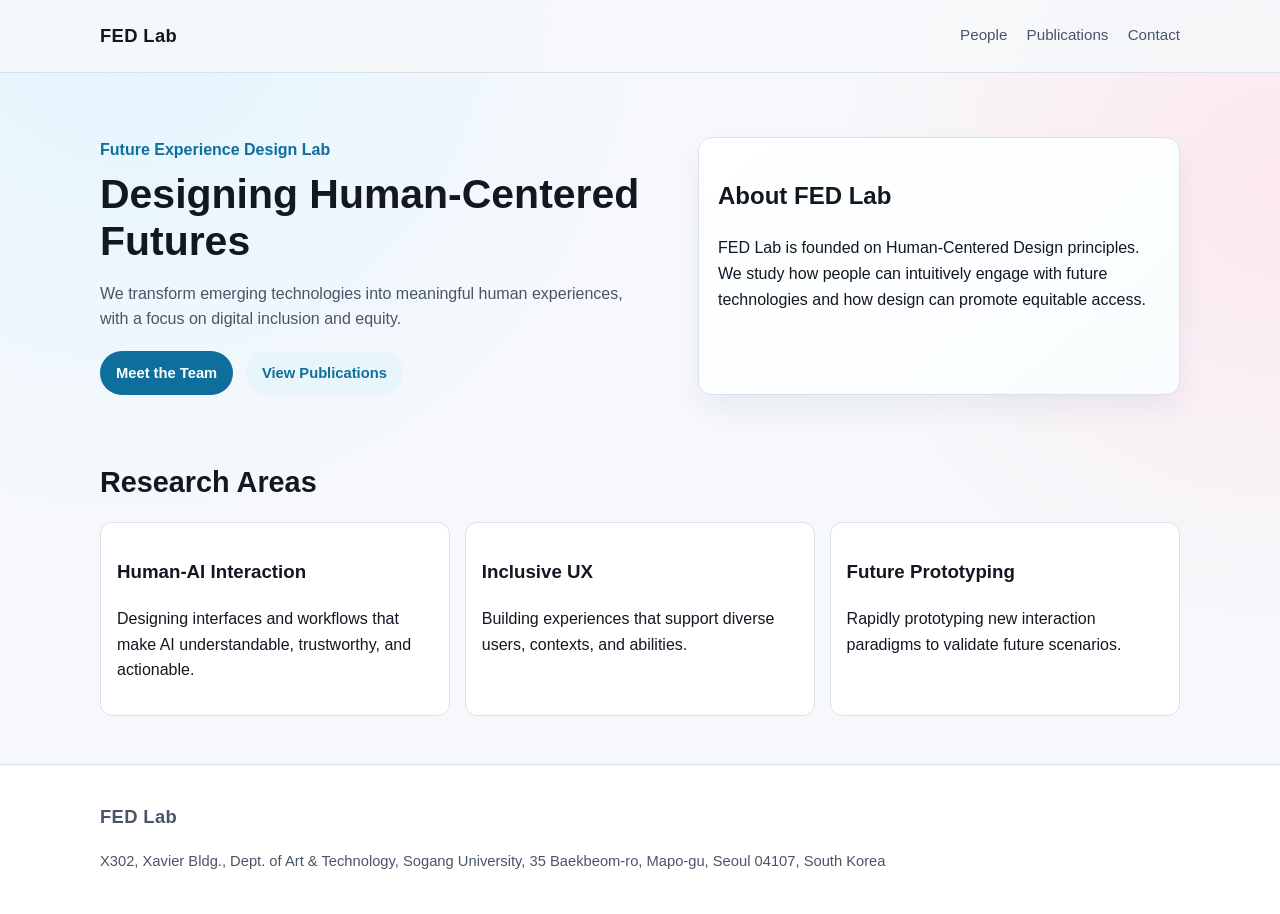
==== index.html @ fdc89ba4 "Initial FED Lab homepage template" ====
<!DOCTYPE html>
<html lang="en">
  <head>
    <meta charset="UTF-8" />
    <meta name="viewport" content="width=device-width, initial-scale=1.0" />
    <title>FED Lab | Home</title>
    <meta
      name="description"
      content="Future Experience Design Lab homepage."
    />
    <link rel="stylesheet" href="./styles.css" />
  </head>
  <body>
    <header class="site-header">
      <div class="container nav-wrap">
        <a class="brand" href="./index.html">FED Lab</a>
        <nav class="nav">
          <a href="./people.html">People</a>
          <a href="./publications.html">Publications</a>
          <a href="./contact.html">Contact</a>
        </nav>
      </div>
    </header>

    <main>
      <section class="hero">
        <div class="container hero-grid">
          <div>
            <p class="eyebrow">Future Experience Design Lab</p>
            <h1>Designing Human-Centered Futures</h1>
            <p class="lead">
              We transform emerging technologies into meaningful human
              experiences, with a focus on digital inclusion and equity.
            </p>
            <div class="hero-actions">
              <a class="btn btn-primary" href="./people.html">Meet the Team</a>
              <a class="btn btn-outline" href="./publications.html"
                >View Publications</a
              >
            </div>
          </div>
          <aside class="hero-card">
            <h2>About FED Lab</h2>
            <p>
              FED Lab is founded on Human-Centered Design principles. We study
              how people can intuitively engage with future technologies and how
              design can promote equitable access.
            </p>
          </aside>
        </div>
      </section>

      <section class="section">
        <div class="container">
          <h2 class="section-title">Research Areas</h2>
          <div class="cards">
            <article class="card">
              <h3>Human-AI Interaction</h3>
              <p>
                Designing interfaces and workflows that make AI understandable,
                trustworthy, and actionable.
              </p>
            </article>
            <article class="card">
              <h3>Inclusive UX</h3>
              <p>
                Building experiences that support diverse users, contexts, and
                abilities.
              </p>
            </article>
            <article class="card">
              <h3>Future Prototyping</h3>
              <p>
                Rapidly prototyping new interaction paradigms to validate future
                scenarios.
              </p>
            </article>
          </div>
        </div>
      </section>
    </main>

    <footer class="site-footer">
      <div class="container footer-grid">
        <p class="brand">FED Lab</p>
        <p>
          X302, Xavier Bldg., Dept. of Art &amp; Technology, Sogang University,
          35 Baekbeom-ro, Mapo-gu, Seoul 04107, South Korea
        </p>
      </div>
    </footer>
  </body>
</html>
---- styles.css ----
:root {
  --bg: #f6f8fb;
  --paper: #ffffff;
  --ink: #131722;
  --muted: #4a5468;
  --line: #dbe1ea;
  --accent: #0f6f9c;
  --accent-soft: #e8f6fc;
}

* {
  box-sizing: border-box;
}

body {
  margin: 0;
  font-family: "Pretendard", "Noto Sans KR", "Apple SD Gothic Neo", sans-serif;
  color: var(--ink);
  background:
    radial-gradient(circle at 10% 0%, #e3f5ff 0%, transparent 35%),
    radial-gradient(circle at 100% 20%, #fce8ef 0%, transparent 30%),
    var(--bg);
  line-height: 1.6;
}

a {
  color: inherit;
  text-decoration: none;
}

.container {
  width: min(1080px, 92vw);
  margin: 0 auto;
}

.site-header {
  position: sticky;
  top: 0;
  z-index: 10;
  backdrop-filter: blur(8px);
  background-color: rgba(246, 248, 251, 0.85);
  border-bottom: 1px solid var(--line);
}

.nav-wrap {
  display: flex;
  align-items: center;
  justify-content: space-between;
  min-height: 72px;
}

.brand {
  font-size: 1.15rem;
  font-weight: 700;
  letter-spacing: 0.02em;
}

.nav {
  display: flex;
  gap: 1.2rem;
  font-size: 0.95rem;
}

.nav a {
  color: var(--muted);
  padding-bottom: 2px;
}

.nav a.active,
.nav a:hover {
  color: var(--ink);
  border-bottom: 2px solid var(--accent);
}

.hero {
  padding: 4rem 0 2rem;
}

.hero-grid {
  display: grid;
  grid-template-columns: 1.2fr 1fr;
  gap: 1.2rem;
}

.eyebrow {
  color: var(--accent);
  font-weight: 700;
  margin: 0;
}

h1 {
  font-size: clamp(2rem, 3.2vw, 3.2rem);
  line-height: 1.15;
  margin: 0.5rem 0 1rem;
}

.lead {
  color: var(--muted);
  max-width: 60ch;
}

.hero-card {
  background: linear-gradient(140deg, var(--paper) 0%, #f9fdff 100%);
  border: 1px solid var(--line);
  border-radius: 14px;
  padding: 1.2rem 1.2rem;
  box-shadow: 0 14px 28px rgba(25, 41, 65, 0.06);
}

.hero-actions {
  display: flex;
  gap: 0.8rem;
  margin-top: 1.2rem;
}

.btn {
  display: inline-block;
  border-radius: 999px;
  padding: 0.65rem 1rem;
  font-weight: 600;
  font-size: 0.92rem;
}

.btn-primary {
  background: var(--accent);
  color: #fff;
}

.btn-outline {
  background: var(--accent-soft);
  color: var(--accent);
}

.section {
  padding: 2rem 0 3rem;
}

.section-title {
  font-size: 1.8rem;
  margin: 0 0 1rem;
}

.cards {
  display: grid;
  grid-template-columns: repeat(3, minmax(0, 1fr));
  gap: 0.9rem;
}

.card {
  background: var(--paper);
  border: 1px solid var(--line);
  border-radius: 12px;
  padding: 1rem;
}

.list-card {
  background: var(--paper);
  border: 1px solid var(--line);
  border-radius: 12px;
  padding: 1rem 1.2rem;
}

.pub-list {
  padding-left: 1rem;
}

.pub-list li {
  margin-bottom: 0.6rem;
}

.site-footer {
  border-top: 1px solid var(--line);
  background: #fff;
}

.footer-grid {
  padding: 1.2rem 0 1.6rem;
  color: var(--muted);
  font-size: 0.92rem;
}

@media (max-width: 860px) {
  .hero-grid {
    grid-template-columns: 1fr;
  }

  .cards {
    grid-template-columns: 1fr;
  }

  .nav {
    font-size: 0.9rem;
    gap: 0.8rem;
  }
}
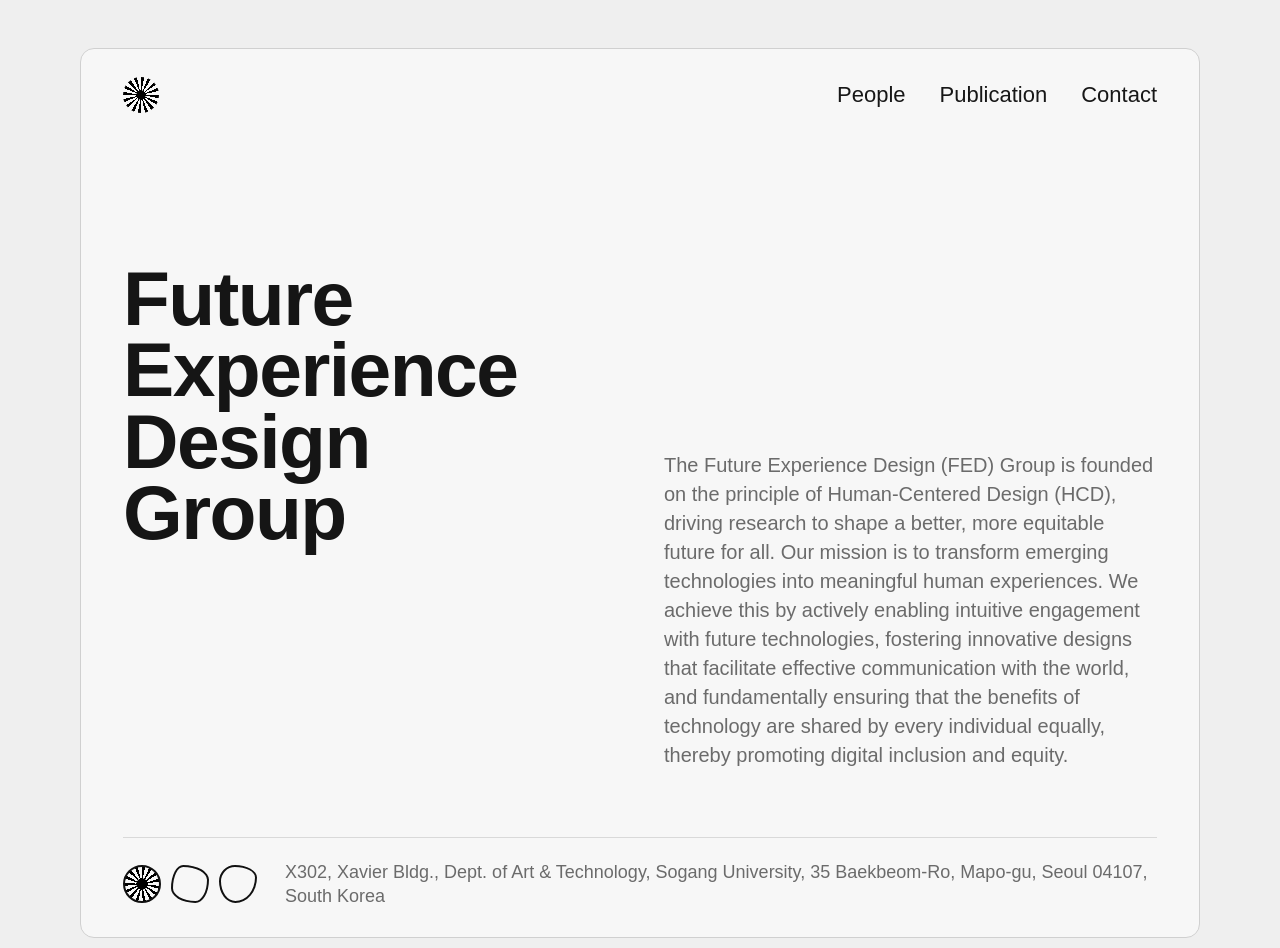
==== commit b3d077b7: "Redesign homepage to match new FED layout" ====
--- a/index.html
+++ b/index.html
@@ -3,91 +3,56 @@
   <head>
     <meta charset="UTF-8" />
     <meta name="viewport" content="width=device-width, initial-scale=1.0" />
-    <title>FED Lab | Home</title>
+    <title>FED Group | Home</title>
     <meta
       name="description"
-      content="Future Experience Design Lab homepage."
+      content="Future Experience Design Group homepage."
     />
     <link rel="stylesheet" href="./styles.css" />
   </head>
   <body>
-    <header class="site-header">
-      <div class="container nav-wrap">
-        <a class="brand" href="./index.html">FED Lab</a>
+    <div class="page-shell">
+      <header class="site-header">
+        <div class="logo-mark" aria-hidden="true"></div>
         <nav class="nav">
           <a href="./people.html">People</a>
-          <a href="./publications.html">Publications</a>
+          <a href="./publications.html">Publication</a>
           <a href="./contact.html">Contact</a>
         </nav>
-      </div>
-    </header>
+      </header>
 
-    <main>
-      <section class="hero">
-        <div class="container hero-grid">
-          <div>
-            <p class="eyebrow">Future Experience Design Lab</p>
-            <h1>Designing Human-Centered Futures</h1>
-            <p class="lead">
-              We transform emerging technologies into meaningful human
-              experiences, with a focus on digital inclusion and equity.
+      <main class="home-main">
+        <section class="hero">
+          <div class="hero-left">
+            <h1 class="hero-title">Future Experience Design Group</h1>
+          </div>
+          <div class="hero-right">
+            <p>
+              The Future Experience Design (FED) Group is founded on the
+              principle of Human-Centered Design (HCD), driving research to
+              shape a better, more equitable future for all. Our mission is to
+              transform emerging technologies into meaningful human experiences.
+              We achieve this by actively enabling intuitive engagement with
+              future technologies, fostering innovative designs that facilitate
+              effective communication with the world, and fundamentally ensuring
+              that the benefits of technology are shared by every individual
+              equally, thereby promoting digital inclusion and equity.
             </p>
-            <div class="hero-actions">
-              <a class="btn btn-primary" href="./people.html">Meet the Team</a>
-              <a class="btn btn-outline" href="./publications.html"
-                >View Publications</a
-              >
-            </div>
           </div>
-          <aside class="hero-card">
-            <h2>About FED Lab</h2>
-            <p>
-              FED Lab is founded on Human-Centered Design principles. We study
-              how people can intuitively engage with future technologies and how
-              design can promote equitable access.
-            </p>
-          </aside>
+        </section>
+      </main>
+
+      <footer class="site-footer">
+        <div class="footer-icons" aria-hidden="true">
+          <span class="icon i1"></span>
+          <span class="icon i2"></span>
+          <span class="icon i3"></span>
         </div>
-      </section>
-
-      <section class="section">
-        <div class="container">
-          <h2 class="section-title">Research Areas</h2>
-          <div class="cards">
-            <article class="card">
-              <h3>Human-AI Interaction</h3>
-              <p>
-                Designing interfaces and workflows that make AI understandable,
-                trustworthy, and actionable.
-              </p>
-            </article>
-            <article class="card">
-              <h3>Inclusive UX</h3>
-              <p>
-                Building experiences that support diverse users, contexts, and
-                abilities.
-              </p>
-            </article>
-            <article class="card">
-              <h3>Future Prototyping</h3>
-              <p>
-                Rapidly prototyping new interaction paradigms to validate future
-                scenarios.
-              </p>
-            </article>
-          </div>
-        </div>
-      </section>
-    </main>
-
-    <footer class="site-footer">
-      <div class="container footer-grid">
-        <p class="brand">FED Lab</p>
-        <p>
+        <p class="footer-text">
           X302, Xavier Bldg., Dept. of Art &amp; Technology, Sogang University,
-          35 Baekbeom-ro, Mapo-gu, Seoul 04107, South Korea
+          35 Baekbeom-Ro, Mapo-gu, Seoul 04107, South Korea
         </p>
-      </div>
-    </footer>
+      </footer>
+    </div>
   </body>
 </html>
--- a/styles.css
+++ b/styles.css
@@ -1,11 +1,9 @@
 :root {
-  --bg: #f6f8fb;
-  --paper: #ffffff;
-  --ink: #131722;
-  --muted: #4a5468;
-  --line: #dbe1ea;
-  --accent: #0f6f9c;
-  --accent-soft: #e8f6fc;
+  --bg: #efefef;
+  --panel: #f7f7f7;
+  --ink: #151515;
+  --muted: #6b6b6b;
+  --line: #d9d9d9;
 }
 
 * {
@@ -14,182 +12,237 @@
 
 body {
   margin: 0;
-  font-family: "Pretendard", "Noto Sans KR", "Apple SD Gothic Neo", sans-serif;
+  min-height: 100vh;
+  font-family: "Instrument Sans", "Noto Sans KR", sans-serif;
   color: var(--ink);
-  background:
-    radial-gradient(circle at 10% 0%, #e3f5ff 0%, transparent 35%),
-    radial-gradient(circle at 100% 20%, #fce8ef 0%, transparent 30%),
-    var(--bg);
-  line-height: 1.6;
+  background: var(--bg);
 }
 
 a {
+  text-decoration: none;
   color: inherit;
-  text-decoration: none;
-}
-
-.container {
-  width: min(1080px, 92vw);
-  margin: 0 auto;
+}
+
+.page-shell {
+  width: min(1120px, 92vw);
+  margin: 48px auto;
+  background: var(--panel);
+  border: 1px solid #d0d0d0;
+  border-radius: 14px;
+  padding: 28px 42px 28px;
 }
 
 .site-header {
-  position: sticky;
-  top: 0;
-  z-index: 10;
-  backdrop-filter: blur(8px);
-  background-color: rgba(246, 248, 251, 0.85);
-  border-bottom: 1px solid var(--line);
-}
-
-.nav-wrap {
   display: flex;
   align-items: center;
   justify-content: space-between;
-  min-height: 72px;
-}
-
-.brand {
-  font-size: 1.15rem;
+}
+
+.logo-mark {
+  width: 36px;
+  height: 36px;
+  border-radius: 999px;
+  background:
+    radial-gradient(circle at center, #000 18%, transparent 19%),
+    conic-gradient(
+      from 0deg,
+      #000 0deg 10deg,
+      transparent 10deg 22deg,
+      #000 22deg 32deg,
+      transparent 32deg 45deg,
+      #000 45deg 55deg,
+      transparent 55deg 67deg,
+      #000 67deg 77deg,
+      transparent 77deg 90deg,
+      #000 90deg 100deg,
+      transparent 100deg 112deg,
+      #000 112deg 122deg,
+      transparent 122deg 135deg,
+      #000 135deg 145deg,
+      transparent 145deg 157deg,
+      #000 157deg 167deg,
+      transparent 167deg 180deg,
+      #000 180deg 190deg,
+      transparent 190deg 202deg,
+      #000 202deg 212deg,
+      transparent 212deg 225deg,
+      #000 225deg 235deg,
+      transparent 235deg 247deg,
+      #000 247deg 257deg,
+      transparent 257deg 270deg,
+      #000 270deg 280deg,
+      transparent 280deg 292deg,
+      #000 292deg 302deg,
+      transparent 302deg 315deg,
+      #000 315deg 325deg,
+      transparent 325deg 337deg,
+      #000 337deg 347deg,
+      transparent 347deg 360deg
+    );
+}
+
+.nav {
+  display: flex;
+  gap: 34px;
+  font-size: 28px;
+}
+
+.nav a {
+  font-size: 22px;
+  color: #171717;
+}
+
+.nav a:hover {
+  text-decoration: underline;
+  text-underline-offset: 3px;
+}
+
+.home-main {
+  min-height: 680px;
+}
+
+.hero {
+  padding-top: 150px;
+  display: grid;
+  grid-template-columns: 1fr 1fr;
+  gap: 48px;
+  align-items: start;
+}
+
+.hero-title {
+  margin: 0;
+  max-width: 410px;
+  font-size: clamp(56px, 6vw, 90px);
+  line-height: 0.93;
+  letter-spacing: -0.02em;
   font-weight: 700;
-  letter-spacing: 0.02em;
-}
-
-.nav {
-  display: flex;
-  gap: 1.2rem;
-  font-size: 0.95rem;
-}
-
-.nav a {
+}
+
+.hero-right p {
+  margin: 188px 0 0;
+  font-size: 20px;
   color: var(--muted);
-  padding-bottom: 2px;
-}
-
-.nav a.active,
-.nav a:hover {
-  color: var(--ink);
-  border-bottom: 2px solid var(--accent);
-}
-
-.hero {
-  padding: 4rem 0 2rem;
-}
-
-.hero-grid {
-  display: grid;
-  grid-template-columns: 1.2fr 1fr;
-  gap: 1.2rem;
-}
-
-.eyebrow {
-  color: var(--accent);
-  font-weight: 700;
+  line-height: 1.45;
+}
+
+.site-footer {
+  margin-top: 44px;
+  padding-top: 22px;
+  border-top: 1px solid var(--line);
+  display: flex;
+  align-items: center;
+  gap: 28px;
+}
+
+.footer-icons {
+  display: flex;
+  align-items: center;
+  gap: 10px;
+}
+
+.icon {
+  width: 38px;
+  height: 38px;
+  border-radius: 999px;
+  border: 2px solid #111;
+  display: inline-block;
+}
+
+.i1 {
+  background:
+    radial-gradient(circle at center, #000 23%, transparent 24%),
+    repeating-conic-gradient(#000 0 10deg, transparent 10deg 24deg);
+}
+
+.i2 {
+  border-radius: 32% 68% 36% 64% / 61% 39% 61% 39%;
+}
+
+.i3 {
+  border-radius: 42% 58% 57% 43% / 43% 33% 67% 57%;
+}
+
+.footer-text {
   margin: 0;
-}
-
-h1 {
-  font-size: clamp(2rem, 3.2vw, 3.2rem);
-  line-height: 1.15;
-  margin: 0.5rem 0 1rem;
-}
-
-.lead {
+  font-size: 18px;
   color: var(--muted);
-  max-width: 60ch;
-}
-
-.hero-card {
-  background: linear-gradient(140deg, var(--paper) 0%, #f9fdff 100%);
-  border: 1px solid var(--line);
+  line-height: 1.35;
+}
+
+.section {
+  width: min(1120px, 92vw);
+  margin: 48px auto;
+  padding: 24px 42px;
+  background: var(--panel);
+  border: 1px solid #d0d0d0;
   border-radius: 14px;
-  padding: 1.2rem 1.2rem;
-  box-shadow: 0 14px 28px rgba(25, 41, 65, 0.06);
-}
-
-.hero-actions {
-  display: flex;
-  gap: 0.8rem;
-  margin-top: 1.2rem;
-}
-
-.btn {
-  display: inline-block;
-  border-radius: 999px;
-  padding: 0.65rem 1rem;
-  font-weight: 600;
-  font-size: 0.92rem;
-}
-
-.btn-primary {
-  background: var(--accent);
-  color: #fff;
-}
-
-.btn-outline {
-  background: var(--accent-soft);
-  color: var(--accent);
-}
-
-.section {
-  padding: 2rem 0 3rem;
 }
 
 .section-title {
-  font-size: 1.8rem;
-  margin: 0 0 1rem;
+  margin: 0 0 18px;
+  font-size: 42px;
 }
 
 .cards {
   display: grid;
   grid-template-columns: repeat(3, minmax(0, 1fr));
-  gap: 0.9rem;
-}
-
-.card {
-  background: var(--paper);
+  gap: 14px;
+}
+
+.card,
+.list-card {
   border: 1px solid var(--line);
-  border-radius: 12px;
-  padding: 1rem;
-}
-
-.list-card {
-  background: var(--paper);
-  border: 1px solid var(--line);
-  border-radius: 12px;
-  padding: 1rem 1.2rem;
-}
-
-.pub-list {
-  padding-left: 1rem;
-}
-
-.pub-list li {
-  margin-bottom: 0.6rem;
-}
-
-.site-footer {
-  border-top: 1px solid var(--line);
-  background: #fff;
-}
-
-.footer-grid {
-  padding: 1.2rem 0 1.6rem;
-  color: var(--muted);
-  font-size: 0.92rem;
-}
-
-@media (max-width: 860px) {
-  .hero-grid {
+  border-radius: 10px;
+  padding: 14px;
+  background: #fbfbfb;
+}
+
+@media (max-width: 900px) {
+  .page-shell,
+  .section {
+    margin: 20px auto;
+    padding: 20px;
+  }
+
+  .nav {
+    gap: 14px;
+  }
+
+  .nav a {
+    font-size: 16px;
+  }
+
+  .home-main {
+    min-height: unset;
+  }
+
+  .hero {
+    padding-top: 64px;
     grid-template-columns: 1fr;
+    gap: 20px;
+  }
+
+  .hero-title {
+    max-width: unset;
+    font-size: clamp(42px, 13vw, 66px);
+  }
+
+  .hero-right p {
+    margin-top: 0;
+    font-size: 17px;
+  }
+
+  .site-footer {
+    flex-direction: column;
+    align-items: flex-start;
+    gap: 12px;
+  }
+
+  .footer-text {
+    font-size: 15px;
   }
 
   .cards {
     grid-template-columns: 1fr;
   }
-
-  .nav {
-    font-size: 0.9rem;
-    gap: 0.8rem;
-  }
-}
+}
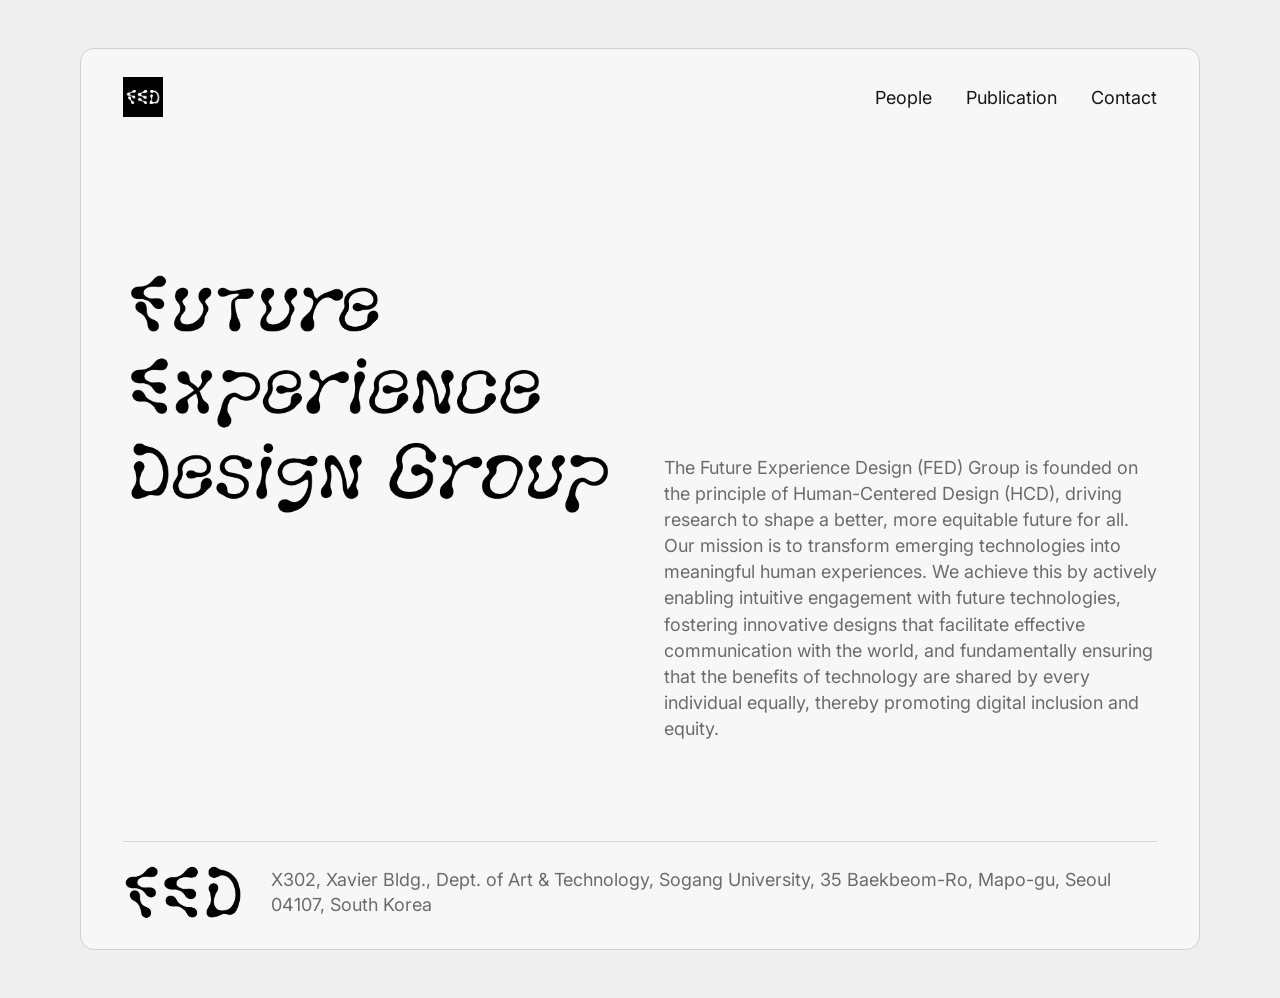
==== commit 4c5ce4e0: "Use official FED logos and set Inter 18px text" ====
--- a/index.html
+++ b/index.html
@@ -8,12 +8,20 @@
       name="description"
       content="Future Experience Design Group homepage."
     />
+    <link
+      rel="stylesheet"
+      href="https://fonts.googleapis.com/css2?family=Inter:wght@400;500;600&display=swap"
+    />
     <link rel="stylesheet" href="./styles.css" />
   </head>
   <body>
     <div class="page-shell">
       <header class="site-header">
-        <div class="logo-mark" aria-hidden="true"></div>
+        <img
+          class="logo-mark"
+          src="./assets/fed_mark.png"
+          alt="FED group symbol"
+        />
         <nav class="nav">
           <a href="./people.html">People</a>
           <a href="./publications.html">Publication</a>
@@ -24,7 +32,11 @@
       <main class="home-main">
         <section class="hero">
           <div class="hero-left">
-            <h1 class="hero-title">Future Experience Design Group</h1>
+            <img
+              class="hero-wordmark"
+              src="./assets/fed_wordmark.png"
+              alt="Future Experience Design Group"
+            />
           </div>
           <div class="hero-right">
             <p>
@@ -43,11 +55,11 @@
       </main>
 
       <footer class="site-footer">
-        <div class="footer-icons" aria-hidden="true">
-          <span class="icon i1"></span>
-          <span class="icon i2"></span>
-          <span class="icon i3"></span>
-        </div>
+        <img
+          class="footer-icons"
+          src="./assets/fed_symbols.png"
+          alt="FED symbols"
+        />
         <p class="footer-text">
           X302, Xavier Bldg., Dept. of Art &amp; Technology, Sogang University,
           35 Baekbeom-Ro, Mapo-gu, Seoul 04107, South Korea
--- a/styles.css
+++ b/styles.css
@@ -13,7 +13,8 @@
 body {
   margin: 0;
   min-height: 100vh;
-  font-family: "Instrument Sans", "Noto Sans KR", sans-serif;
+  font-family: "Inter", "Noto Sans KR", sans-serif;
+  font-size: 18px;
   color: var(--ink);
   background: var(--bg);
 }
@@ -39,56 +40,18 @@
 }
 
 .logo-mark {
-  width: 36px;
-  height: 36px;
-  border-radius: 999px;
-  background:
-    radial-gradient(circle at center, #000 18%, transparent 19%),
-    conic-gradient(
-      from 0deg,
-      #000 0deg 10deg,
-      transparent 10deg 22deg,
-      #000 22deg 32deg,
-      transparent 32deg 45deg,
-      #000 45deg 55deg,
-      transparent 55deg 67deg,
-      #000 67deg 77deg,
-      transparent 77deg 90deg,
-      #000 90deg 100deg,
-      transparent 100deg 112deg,
-      #000 112deg 122deg,
-      transparent 122deg 135deg,
-      #000 135deg 145deg,
-      transparent 145deg 157deg,
-      #000 157deg 167deg,
-      transparent 167deg 180deg,
-      #000 180deg 190deg,
-      transparent 190deg 202deg,
-      #000 202deg 212deg,
-      transparent 212deg 225deg,
-      #000 225deg 235deg,
-      transparent 235deg 247deg,
-      #000 247deg 257deg,
-      transparent 257deg 270deg,
-      #000 270deg 280deg,
-      transparent 280deg 292deg,
-      #000 292deg 302deg,
-      transparent 302deg 315deg,
-      #000 315deg 325deg,
-      transparent 325deg 337deg,
-      #000 337deg 347deg,
-      transparent 347deg 360deg
-    );
+  width: 40px;
+  height: 40px;
+  object-fit: contain;
 }
 
 .nav {
   display: flex;
   gap: 34px;
-  font-size: 28px;
 }
 
 .nav a {
-  font-size: 22px;
+  font-size: 18px;
   color: #171717;
 }
 
@@ -118,9 +81,15 @@
   font-weight: 700;
 }
 
+.hero-wordmark {
+  width: min(100%, 560px);
+  height: auto;
+  display: block;
+}
+
 .hero-right p {
   margin: 188px 0 0;
-  font-size: 20px;
+  font-size: 18px;
   color: var(--muted);
   line-height: 1.45;
 }
@@ -135,31 +104,9 @@
 }
 
 .footer-icons {
-  display: flex;
-  align-items: center;
-  gap: 10px;
-}
-
-.icon {
-  width: 38px;
-  height: 38px;
-  border-radius: 999px;
-  border: 2px solid #111;
-  display: inline-block;
-}
-
-.i1 {
-  background:
-    radial-gradient(circle at center, #000 23%, transparent 24%),
-    repeating-conic-gradient(#000 0 10deg, transparent 10deg 24deg);
-}
-
-.i2 {
-  border-radius: 32% 68% 36% 64% / 61% 39% 61% 39%;
-}
-
-.i3 {
-  border-radius: 42% 58% 57% 43% / 43% 33% 67% 57%;
+  width: 120px;
+  height: auto;
+  object-fit: contain;
 }
 
 .footer-text {
@@ -222,14 +169,9 @@
     gap: 20px;
   }
 
-  .hero-title {
-    max-width: unset;
-    font-size: clamp(42px, 13vw, 66px);
-  }
-
   .hero-right p {
     margin-top: 0;
-    font-size: 17px;
+    font-size: 18px;
   }
 
   .site-footer {
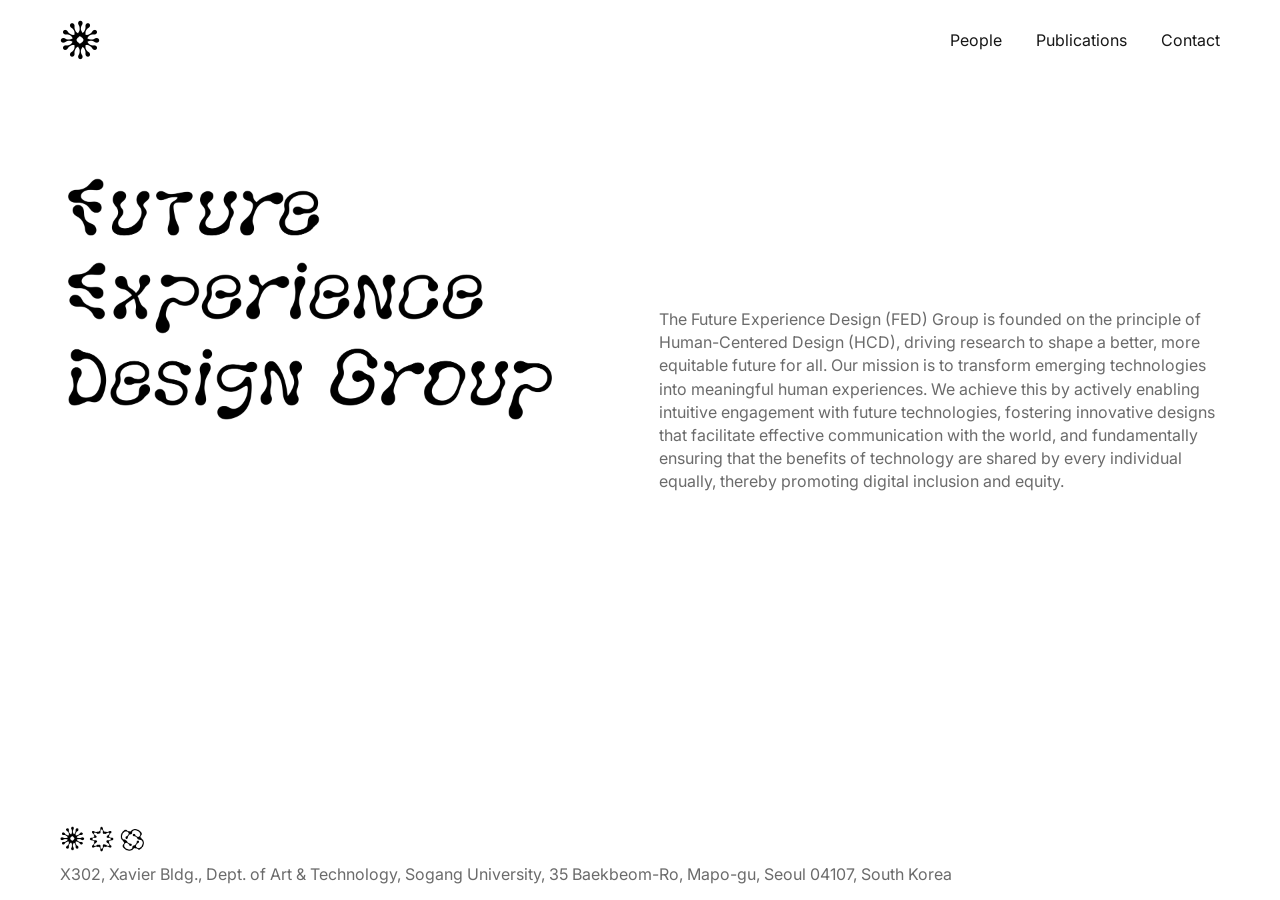
==== commit b062beac: "Update layout, publications, and contact page" ====
--- a/index.html
+++ b/index.html
@@ -8,6 +8,7 @@
       name="description"
       content="Future Experience Design Group homepage."
     />
+    <link rel="icon" type="image/png" href="./assets/favicon.png" />
     <link
       rel="stylesheet"
       href="https://fonts.googleapis.com/css2?family=Inter:wght@400;500;600&display=swap"
@@ -17,14 +18,16 @@
   <body>
     <div class="page-shell">
       <header class="site-header">
-        <img
-          class="logo-mark"
-          src="./assets/fed_mark.png"
-          alt="FED group symbol"
-        />
+        <a class="logo-link" href="./index.html" aria-label="Go to homepage">
+          <img
+            class="logo-mark"
+            src="./assets/logo1.png"
+            alt="FED group symbol"
+          />
+        </a>
         <nav class="nav">
           <a href="./people.html">People</a>
-          <a href="./publications.html">Publication</a>
+          <a href="./publications.html">Publications</a>
           <a href="./contact.html">Contact</a>
         </nav>
       </header>
@@ -57,7 +60,7 @@
       <footer class="site-footer">
         <img
           class="footer-icons"
-          src="./assets/fed_symbols.png"
+          src="./assets/logo2.png"
           alt="FED symbols"
         />
         <p class="footer-text">
--- a/styles.css
+++ b/styles.css
@@ -1,6 +1,6 @@
 :root {
-  --bg: #efefef;
-  --panel: #f7f7f7;
+  --bg: #ffffff;
+  --panel: #ffffff;
   --ink: #151515;
   --muted: #6b6b6b;
   --line: #d9d9d9;
@@ -14,9 +14,18 @@
   margin: 0;
   min-height: 100vh;
   font-family: "Inter", "Noto Sans KR", sans-serif;
-  font-size: 18px;
+  font-size: 16px;
   color: var(--ink);
   background: var(--bg);
+}
+
+html,
+body,
+button,
+input,
+select,
+textarea {
+  font-family: "Inter", "Noto Sans KR", sans-serif;
 }
 
 a {
@@ -25,12 +34,16 @@
 }
 
 .page-shell {
-  width: min(1120px, 92vw);
-  margin: 48px auto;
+  width: 100%;
+  max-width: 1200px;
+  margin: 0 auto;
   background: var(--panel);
-  border: 1px solid #d0d0d0;
-  border-radius: 14px;
-  padding: 28px 42px 28px;
+  border: 0;
+  border-radius: 0;
+  padding: 20px 20px 14px;
+  min-height: 100vh;
+  display: flex;
+  flex-direction: column;
 }
 
 .site-header {
@@ -45,13 +58,17 @@
   object-fit: contain;
 }
 
+.logo-link {
+  display: inline-flex;
+}
+
 .nav {
   display: flex;
   gap: 34px;
 }
 
 .nav a {
-  font-size: 18px;
+  font-size: 16px;
   color: #171717;
 }
 
@@ -60,15 +77,21 @@
   text-underline-offset: 3px;
 }
 
+.nav a.active {
+  text-decoration: underline;
+  text-underline-offset: 3px;
+}
+
 .home-main {
-  min-height: 680px;
+  min-height: 600px;
+  flex: 1;
 }
 
 .hero {
-  padding-top: 150px;
+  padding-top: 110px;
   display: grid;
   grid-template-columns: 1fr 1fr;
-  gap: 48px;
+  gap: 38px;
   align-items: start;
 }
 
@@ -82,52 +105,232 @@
 }
 
 .hero-wordmark {
-  width: min(100%, 560px);
+  width: min(100%, 500px);
   height: auto;
   display: block;
 }
 
 .hero-right p {
-  margin: 188px 0 0;
-  font-size: 18px;
+  margin: 138px 0 0;
+  font-size: 16px;
   color: var(--muted);
   line-height: 1.45;
 }
 
 .site-footer {
-  margin-top: 44px;
-  padding-top: 22px;
-  border-top: 1px solid var(--line);
-  display: flex;
-  align-items: center;
-  gap: 28px;
+  margin-top: auto;
+  padding-top: 17px;
+  border-top: 0;
+  display: flex;
+  flex-direction: column;
+  align-items: flex-start;
+  gap: 10px;
 }
 
 .footer-icons {
-  width: 120px;
+  width: 84px;
   height: auto;
   object-fit: contain;
 }
 
 .footer-text {
   margin: 0;
-  font-size: 18px;
+  font-size: 16px;
   color: var(--muted);
   line-height: 1.35;
 }
 
 .section {
-  width: min(1120px, 92vw);
-  margin: 48px auto;
-  padding: 24px 42px;
+  width: 100%;
+  margin: 0;
+  padding: 28px 0 0;
   background: var(--panel);
-  border: 1px solid #d0d0d0;
-  border-radius: 14px;
+  border: 0;
+  border-radius: 0;
 }
 
 .section-title {
   margin: 0 0 18px;
-  font-size: 42px;
+  font-size: 16px;
+  font-weight: 600;
+}
+
+.page-content {
+  padding-top: 26px;
+  flex: 1;
+}
+
+.tab-gap {
+  padding-top: 62px;
+}
+
+.pubs-wrap {
+  display: flex;
+  flex-direction: column;
+  gap: 28px;
+  max-width: 980px;
+  margin: 0 auto;
+  width: 100%;
+}
+
+.pub-year {
+  border-top: 0;
+  padding-top: 0;
+  display: block;
+}
+
+.pub-year h2 {
+  margin: 0 0 14px;
+  font-size: 20px;
+  font-weight: 700;
+}
+
+.pub-year ul {
+  margin: 0;
+  padding: 0;
+  list-style: none;
+}
+
+.pub-year li {
+  margin: 0;
+  color: #323232;
+  font-size: 16px;
+  line-height: 1.48;
+}
+
+.pub-entry {
+  margin: 0 0 18px;
+}
+
+.pub-entry:last-child {
+  margin-bottom: 0;
+}
+
+.pub-entry-title,
+.pub-entry-authors,
+.pub-entry-venue {
+  margin: 0 0 4px;
+  font-size: 16px;
+  line-height: 1.45;
+}
+
+.pub-entry-title {
+  font-weight: 600;
+}
+
+.pub-entry-authors {
+  color: #222;
+}
+
+.pub-entry-venue {
+  color: var(--muted);
+  margin-bottom: 0;
+}
+
+.pub-source {
+  margin-top: 8px;
+  color: var(--muted);
+  font-size: 16px;
+}
+
+.people-grid {
+  display: grid;
+  grid-template-columns: repeat(4, minmax(160px, 220px));
+  justify-content: center;
+  gap: 20px;
+}
+
+.member-card {
+  width: 100%;
+  text-align: center;
+}
+
+.member-card h3 {
+  margin: 6px 0 3px;
+  font-size: 16px;
+  font-weight: 700;
+}
+
+.member-card p {
+  margin: 0;
+  color: var(--muted);
+  font-size: 16px;
+}
+
+.member-photo {
+  width: 82%;
+  aspect-ratio: 1 / 1;
+  border: 1px solid #cfcfcf;
+  background: #fafafa;
+  margin: 0 auto;
+}
+
+.member-photo.empty {
+  background: linear-gradient(135deg, #f4f4f4 0%, #fcfcfc 100%);
+}
+
+.contact-layout {
+  display: grid;
+  grid-template-columns: 1fr 1fr;
+  gap: 30px;
+  align-items: center;
+  min-height: calc(100vh - 180px);
+}
+
+.contact-lede {
+  margin: 0;
+  max-width: 620px;
+  font-size: 36px;
+  line-height: 1.05;
+  font-weight: 700;
+  letter-spacing: -0.03em;
+}
+
+.contact-line-two {
+  white-space: nowrap;
+}
+
+
+.contact-card {
+  background: transparent;
+  border-radius: 0;
+  padding: 0;
+}
+
+.contact-card-head {
+  display: flex;
+  align-items: center;
+  gap: 12px;
+  margin-bottom: 10px;
+}
+
+.contact-card-icon {
+  width: 24px;
+  height: 24px;
+  object-fit: contain;
+}
+
+.contact-card h2 {
+  margin: 0;
+  font-size: 24px;
+  line-height: 1.1;
+  font-weight: 700;
+}
+
+.contact-copy p {
+  margin: 0 0 12px;
+  color: var(--muted);
+  font-size: 16px;
+  line-height: 1.45;
+}
+
+.contact-copy p:last-child {
+  margin-bottom: 0;
+}
+
+.contact-copy a {
+  text-decoration: underline;
+  text-underline-offset: 2px;
 }
 
 .cards {
@@ -147,8 +350,8 @@
 @media (max-width: 900px) {
   .page-shell,
   .section {
-    margin: 20px auto;
-    padding: 20px;
+    margin: 0 auto;
+    padding: 13px 14px 0;
   }
 
   .nav {
@@ -164,19 +367,17 @@
   }
 
   .hero {
-    padding-top: 64px;
+    padding-top: 46px;
     grid-template-columns: 1fr;
-    gap: 20px;
+    gap: 16px;
   }
 
   .hero-right p {
     margin-top: 0;
-    font-size: 18px;
+    font-size: 16px;
   }
 
   .site-footer {
-    flex-direction: column;
-    align-items: flex-start;
     gap: 12px;
   }
 
@@ -187,4 +388,47 @@
   .cards {
     grid-template-columns: 1fr;
   }
-}
+
+  .people-grid {
+    grid-template-columns: repeat(2, minmax(160px, 220px));
+    justify-content: center;
+    gap: 14px;
+  }
+
+  .member-card {
+    max-width: 100%;
+  }
+
+  .member-photo {
+    width: 80%;
+  }
+
+  .pub-year {
+    display: block;
+  }
+
+  .contact-layout {
+    grid-template-columns: 1fr;
+    min-height: auto;
+    gap: 18px;
+  }
+
+  .contact-lede {
+    max-width: none;
+    font-size: 30px;
+  }
+
+  .contact-card {
+    padding: 0;
+  }
+
+  .contact-card h2 {
+    font-size: 24px;
+  }
+}
+
+@media (max-width: 680px) {
+  .people-grid {
+    grid-template-columns: 1fr;
+  }
+}
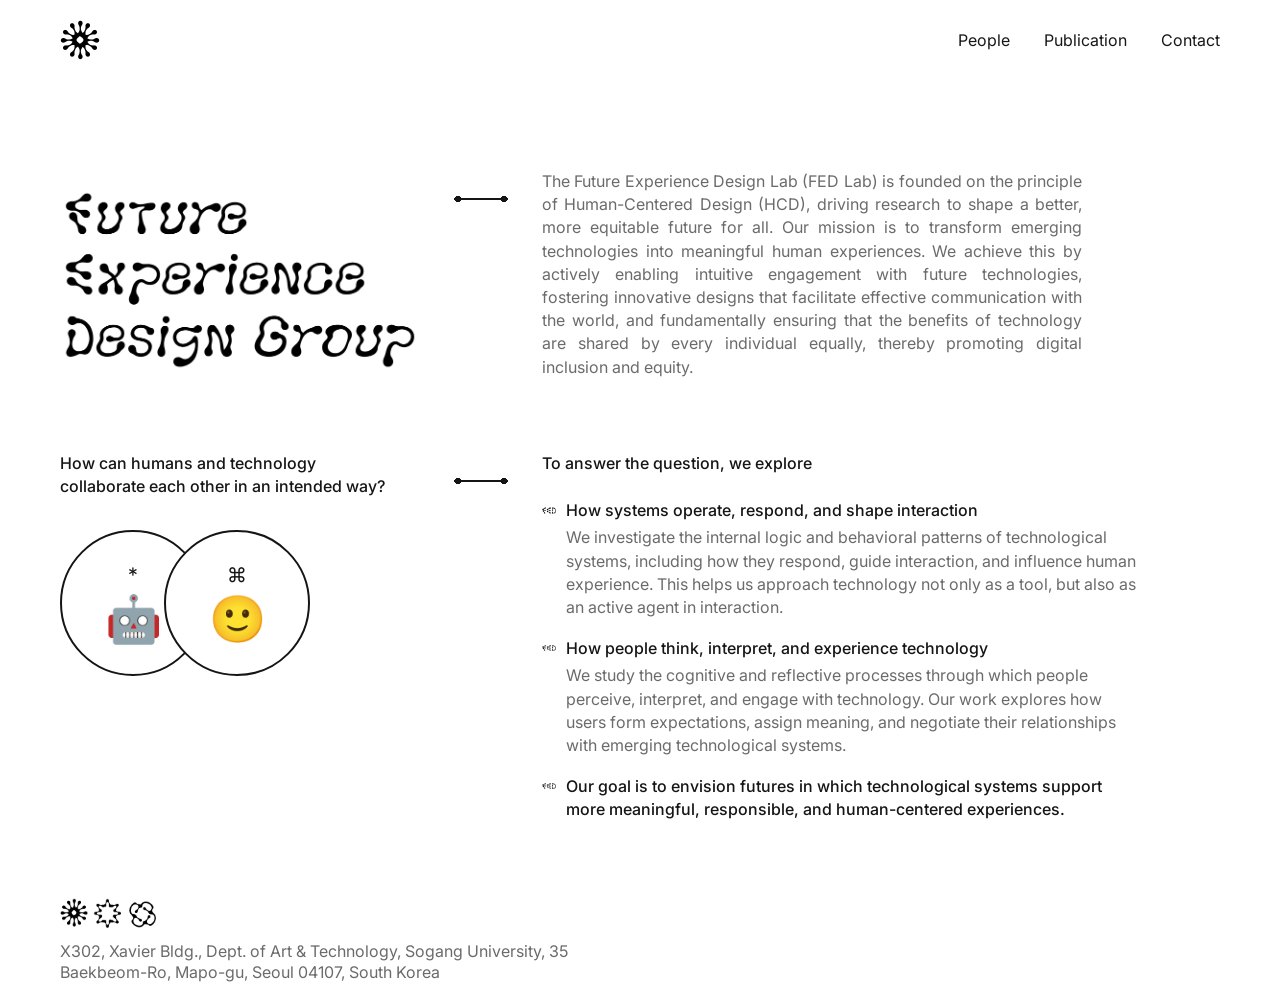
==== commit a84cc15a: "Redesign homepage based on Figma layout" ====
--- a/index.html
+++ b/index.html
@@ -27,23 +27,24 @@
         </a>
         <nav class="nav">
           <a href="./people.html">People</a>
-          <a href="./publications.html">Publications</a>
+          <a href="./publications.html">Publication</a>
           <a href="./contact.html">Contact</a>
         </nav>
       </header>
 
       <main class="home-main">
-        <section class="hero">
-          <div class="hero-left">
+        <section class="hero home-grid">
+          <div class="home-wordmark-block">
             <img
               class="hero-wordmark"
               src="./assets/fed_wordmark.png"
               alt="Future Experience Design Group"
             />
           </div>
-          <div class="hero-right">
+          <div class="home-divider" aria-hidden="true"></div>
+          <div class="hero-right home-copy-block">
             <p>
-              The Future Experience Design (FED) Group is founded on the
+              The Future Experience Design Lab (FED Lab) is founded on the
               principle of Human-Centered Design (HCD), driving research to
               shape a better, more equitable future for all. Our mission is to
               transform emerging technologies into meaningful human experiences.
@@ -55,9 +56,73 @@
             </p>
           </div>
         </section>
+
+        <section class="home-grid home-question-section">
+          <div class="home-question-block">
+            <h2 class="home-question">
+              How can humans and technology collaborate each other in an
+              intended way?
+            </h2>
+            <div class="venn-graphic" aria-hidden="true">
+              <div class="venn-circle venn-left">
+                <span class="venn-top">*</span>
+                <span class="venn-main">🤖</span>
+              </div>
+              <div class="venn-circle venn-center">
+                <img src="./assets/logo1.png" alt="" />
+              </div>
+              <div class="venn-circle venn-right">
+                <span class="venn-top">⌘</span>
+                <span class="venn-main">🙂</span>
+              </div>
+            </div>
+          </div>
+          <div class="home-divider" aria-hidden="true"></div>
+          <div class="home-answer-block">
+            <h2 class="home-answer-title">
+              To answer the question, we explore
+            </h2>
+            <div class="home-answer-list">
+              <article class="home-answer-item">
+                <h3>
+                  <img src="./assets/fed_symbols.png" alt="" />
+                  How systems operate, respond, and shape interaction
+                </h3>
+                <p>
+                  We investigate the internal logic and behavioral patterns of
+                  technological systems, including how they respond, guide
+                  interaction, and influence human experience. This helps us
+                  approach technology not only as a tool, but also as an active
+                  agent in interaction.
+                </p>
+              </article>
+              <article class="home-answer-item">
+                <h3>
+                  <img src="./assets/fed_symbols.png" alt="" />
+                  How people think, interpret, and experience technology
+                </h3>
+                <p>
+                  We study the cognitive and reflective processes through which
+                  people perceive, interpret, and engage with technology. Our
+                  work explores how users form expectations, assign meaning, and
+                  negotiate their relationships with emerging technological
+                  systems.
+                </p>
+              </article>
+              <article class="home-answer-item">
+                <h3>
+                  <img src="./assets/fed_symbols.png" alt="" />
+                  Our goal is to envision futures in which technological systems
+                  support more meaningful, responsible, and human-centered
+                  experiences.
+                </h3>
+              </article>
+            </div>
+          </div>
+        </section>
       </main>
 
-      <footer class="site-footer">
+      <footer class="site-footer home-footer">
         <img
           class="footer-icons"
           src="./assets/logo2.png"
--- a/styles.css
+++ b/styles.css
@@ -8,6 +8,10 @@
 
 * {
   box-sizing: border-box;
+}
+
+img {
+  max-width: 100%;
 }
 
 body {
@@ -85,6 +89,12 @@
 .home-main {
   min-height: 600px;
   flex: 1;
+  padding-bottom: 56px;
+}
+
+.contact-main {
+  min-height: unset;
+  padding-bottom: 36px;
 }
 
 .hero {
@@ -117,6 +127,172 @@
   line-height: 1.45;
 }
 
+.home-grid {
+  display: grid;
+  grid-template-columns: minmax(280px, 360px) 54px minmax(0, 1fr);
+  gap: 34px;
+  align-items: start;
+}
+
+.home-wordmark-block {
+  min-height: 220px;
+  display: flex;
+  align-items: center;
+}
+
+.home-copy-block p {
+  margin-top: 0;
+  max-width: 540px;
+  text-align: justify;
+}
+
+.home-divider {
+  position: relative;
+  width: 54px;
+  height: 18px;
+  margin-top: 20px;
+}
+
+.home-divider::before {
+  content: "";
+  position: absolute;
+  top: 8px;
+  left: 0;
+  right: 0;
+  height: 1.5px;
+  background: var(--ink);
+}
+
+.home-divider::after {
+  content: "";
+  position: absolute;
+  inset: 0;
+  background:
+    radial-gradient(circle at 4px 9px, var(--ink) 0 3px, transparent 3.2px),
+    radial-gradient(circle at calc(100% - 4px) 9px, var(--ink) 0 3px, transparent 3.2px);
+}
+
+.home-question-section {
+  margin-top: 62px;
+}
+
+.home-question {
+  margin: 0 0 32px;
+  max-width: 330px;
+  font-size: 16px;
+  line-height: 1.45;
+  font-weight: 500;
+}
+
+.venn-graphic {
+  position: relative;
+  width: 250px;
+  height: 166px;
+}
+
+.venn-circle {
+  position: absolute;
+  top: 0;
+  width: 146px;
+  height: 146px;
+  border: 2px solid var(--ink);
+  border-radius: 50%;
+  display: flex;
+  flex-direction: column;
+  align-items: center;
+  justify-content: center;
+  background: #fff;
+}
+
+.venn-left {
+  left: 0;
+}
+
+.venn-right {
+  right: 0;
+}
+
+.venn-center {
+  top: 46px;
+  left: 50%;
+  width: 24px;
+  height: 24px;
+  border: 0;
+  transform: translateX(-50%);
+  background: transparent;
+}
+
+.venn-center img {
+  width: 18px;
+  height: 18px;
+  object-fit: contain;
+}
+
+.venn-top {
+  margin-bottom: 10px;
+  font-size: 20px;
+  line-height: 1;
+}
+
+.venn-main {
+  font-size: 46px;
+  line-height: 1;
+}
+
+.home-answer-title {
+  margin: 0 0 24px;
+  font-size: 16px;
+  line-height: 1.45;
+  font-weight: 500;
+}
+
+.home-answer-list {
+  display: flex;
+  flex-direction: column;
+  gap: 18px;
+  max-width: 600px;
+}
+
+.home-answer-item h3 {
+  margin: 0 0 4px;
+  font-size: 16px;
+  line-height: 1.45;
+  font-weight: 500;
+  display: flex;
+  align-items: flex-start;
+  gap: 10px;
+}
+
+.home-answer-item h3 img {
+  width: 14px;
+  height: 14px;
+  margin-top: 4px;
+  object-fit: contain;
+}
+
+.home-answer-item p {
+  margin: 0 0 0 24px;
+  font-size: 16px;
+  line-height: 1.45;
+  color: var(--muted);
+}
+
+.home-footer {
+  border-top: 1px solid #ececec;
+  padding-top: 22px;
+  flex-direction: row;
+  align-items: center;
+  gap: 30px;
+}
+
+.home-footer .footer-icons {
+  width: 96px;
+}
+
+.home-footer .footer-text {
+  max-width: 560px;
+}
+
 .site-footer {
   margin-top: auto;
   padding-top: 17px;
@@ -161,7 +337,7 @@
 }
 
 .tab-gap {
-  padding-top: 62px;
+  padding-top: 78px;
 }
 
 .pubs-wrap {
@@ -249,6 +425,93 @@
   margin: 6px 0 3px;
   font-size: 16px;
   font-weight: 700;
+}
+
+@media (max-width: 900px) {
+  .home-main {
+    padding-bottom: 40px;
+  }
+
+  .hero {
+    padding-top: 72px;
+    gap: 24px;
+  }
+
+  .home-grid {
+    grid-template-columns: 1fr;
+    gap: 18px;
+  }
+
+  .home-wordmark-block {
+    min-height: 0;
+  }
+
+  .home-divider {
+    display: none;
+  }
+
+  .home-question-section {
+    margin-top: 44px;
+  }
+
+  .home-copy-block p,
+  .home-answer-list,
+  .home-question {
+    max-width: none;
+  }
+
+  .venn-graphic {
+    width: 232px;
+    height: 154px;
+  }
+
+  .venn-circle {
+    width: 136px;
+    height: 136px;
+  }
+
+  .home-footer {
+    flex-direction: column;
+    align-items: flex-start;
+    gap: 12px;
+  }
+}
+
+@media (max-width: 680px) {
+  .page-shell {
+    padding: 18px 16px 14px;
+  }
+
+  .site-header {
+    align-items: flex-start;
+    gap: 18px;
+  }
+
+  .nav {
+    gap: 18px;
+    flex-wrap: wrap;
+    justify-content: flex-end;
+  }
+
+  .hero {
+    padding-top: 48px;
+  }
+
+  .hero-wordmark {
+    width: min(100%, 300px);
+  }
+
+  .home-question-section {
+    margin-top: 36px;
+  }
+
+  .home-footer .footer-icons {
+    width: 84px;
+  }
+
+  .footer-text {
+    font-size: 15px;
+  }
 }
 
 .member-card p {
@@ -263,65 +526,70 @@
   border: 1px solid #cfcfcf;
   background: #fafafa;
   margin: 0 auto;
+  overflow: hidden;
 }
 
 .member-photo.empty {
   background: linear-gradient(135deg, #f4f4f4 0%, #fcfcfc 100%);
 }
 
-.contact-layout {
+.member-photo img {
+  width: 100%;
+  height: 100%;
+  object-fit: cover;
+  display: block;
+}
+
+.contact-hero {
+  padding-top: 74px;
   display: grid;
   grid-template-columns: 1fr 1fr;
-  gap: 30px;
-  align-items: center;
-  min-height: calc(100vh - 180px);
+  gap: 42px;
+  align-items: start;
 }
 
 .contact-lede {
-  margin: 0;
-  max-width: 620px;
+  margin: 0 0 0 -3px;
+  max-width: 560px;
   font-size: 36px;
   line-height: 1.05;
   font-weight: 700;
   letter-spacing: -0.03em;
-}
-
+  padding-left: 0;
+}
+
+.contact-line-one,
 .contact-line-two {
+  display: block;
   white-space: nowrap;
 }
 
 
-.contact-card {
-  background: transparent;
-  border-radius: 0;
-  padding: 0;
-}
-
-.contact-card-head {
-  display: flex;
-  align-items: center;
-  gap: 12px;
-  margin-bottom: 10px;
-}
-
-.contact-card-icon {
-  width: 24px;
-  height: 24px;
-  object-fit: contain;
-}
-
-.contact-card h2 {
-  margin: 0;
+.contact-copy p {
+  margin: 0 0 12px;
+  color: var(--muted);
+  font-size: 16px;
+  line-height: 1.45;
+}
+
+.contact-copy {
+  margin-top: 0;
+}
+
+.contact-reach-title {
+  margin: 0 0 18px;
   font-size: 24px;
   line-height: 1.1;
   font-weight: 700;
-}
-
-.contact-copy p {
-  margin: 0 0 12px;
-  color: var(--muted);
-  font-size: 16px;
-  line-height: 1.45;
+  color: var(--ink);
+  display: inline-flex;
+  align-items: center;
+  gap: 10px;
+}
+
+.contact-reach-title .contact-card-icon {
+  width: 1em;
+  height: 1em;
 }
 
 .contact-copy p:last-child {
@@ -348,22 +616,35 @@
 }
 
 @media (max-width: 900px) {
-  .page-shell,
+  .page-shell {
+    margin: 0 auto;
+    padding: 12px 14px 8px;
+  }
+
   .section {
     margin: 0 auto;
-    padding: 13px 14px 0;
+    padding: 10px 0 0;
+  }
+
+  .section.tab-gap {
+    padding-top: 96px;
   }
 
   .nav {
-    gap: 14px;
+    gap: 12px;
   }
 
   .nav a {
-    font-size: 16px;
+    font-size: 15px;
   }
 
   .home-main {
     min-height: unset;
+    padding-bottom: 62px;
+  }
+
+  .contact-main {
+    padding-bottom: 26px;
   }
 
   .hero {
@@ -382,7 +663,7 @@
   }
 
   .footer-text {
-    font-size: 15px;
+    font-size: 14px;
   }
 
   .cards {
@@ -407,28 +688,109 @@
     display: block;
   }
 
-  .contact-layout {
+  .contact-hero {
+    padding-top: 42px;
     grid-template-columns: 1fr;
-    min-height: auto;
-    gap: 18px;
+    gap: 20px;
   }
 
   .contact-lede {
+    margin-left: 0;
     max-width: none;
-    font-size: 30px;
-  }
-
-  .contact-card {
-    padding: 0;
-  }
-
-  .contact-card h2 {
     font-size: 24px;
+    line-height: 1.1;
+  }
+
+  .contact-copy {
+    margin-top: 0;
+  }
+
+  .contact-reach-title {
+    font-size: 22px;
+    margin-bottom: 14px;
+  }
+
+  .pub-entry {
+    margin-bottom: 16px;
   }
 }
 
 @media (max-width: 680px) {
+  .logo-mark {
+    width: 34px;
+    height: 34px;
+  }
+
+  .nav {
+    gap: 10px;
+  }
+
+  .nav a {
+    font-size: 14px;
+  }
+
+  .section.tab-gap {
+    padding-top: 92px;
+  }
+
+  .contact-main {
+    padding-bottom: 20px;
+  }
+
   .people-grid {
     grid-template-columns: 1fr;
-  }
-}
+    gap: 18px;
+  }
+
+  .member-photo {
+    width: min(78%, 220px);
+  }
+
+  .pub-year h2 {
+    font-size: 18px;
+    margin-bottom: 10px;
+  }
+
+  .pub-entry-title,
+  .pub-entry-authors,
+  .pub-entry-venue {
+    font-size: 15px;
+    line-height: 1.42;
+  }
+
+  .contact-lede {
+    font-size: 20px;
+    line-height: 1.1;
+  }
+
+  .contact-reach-title {
+    font-size: 20px;
+  }
+
+  .contact-copy p {
+    font-size: 15px;
+    line-height: 1.42;
+  }
+}
+
+@media (max-width: 540px) {
+  .site-header {
+    align-items: flex-start;
+    gap: 10px;
+  }
+
+  .nav {
+    flex-wrap: wrap;
+    justify-content: flex-end;
+    gap: 8px 12px;
+    max-width: 76%;
+  }
+
+  .hero {
+    padding-top: 34px;
+  }
+
+  .hero-wordmark {
+    width: min(100%, 420px);
+  }
+}
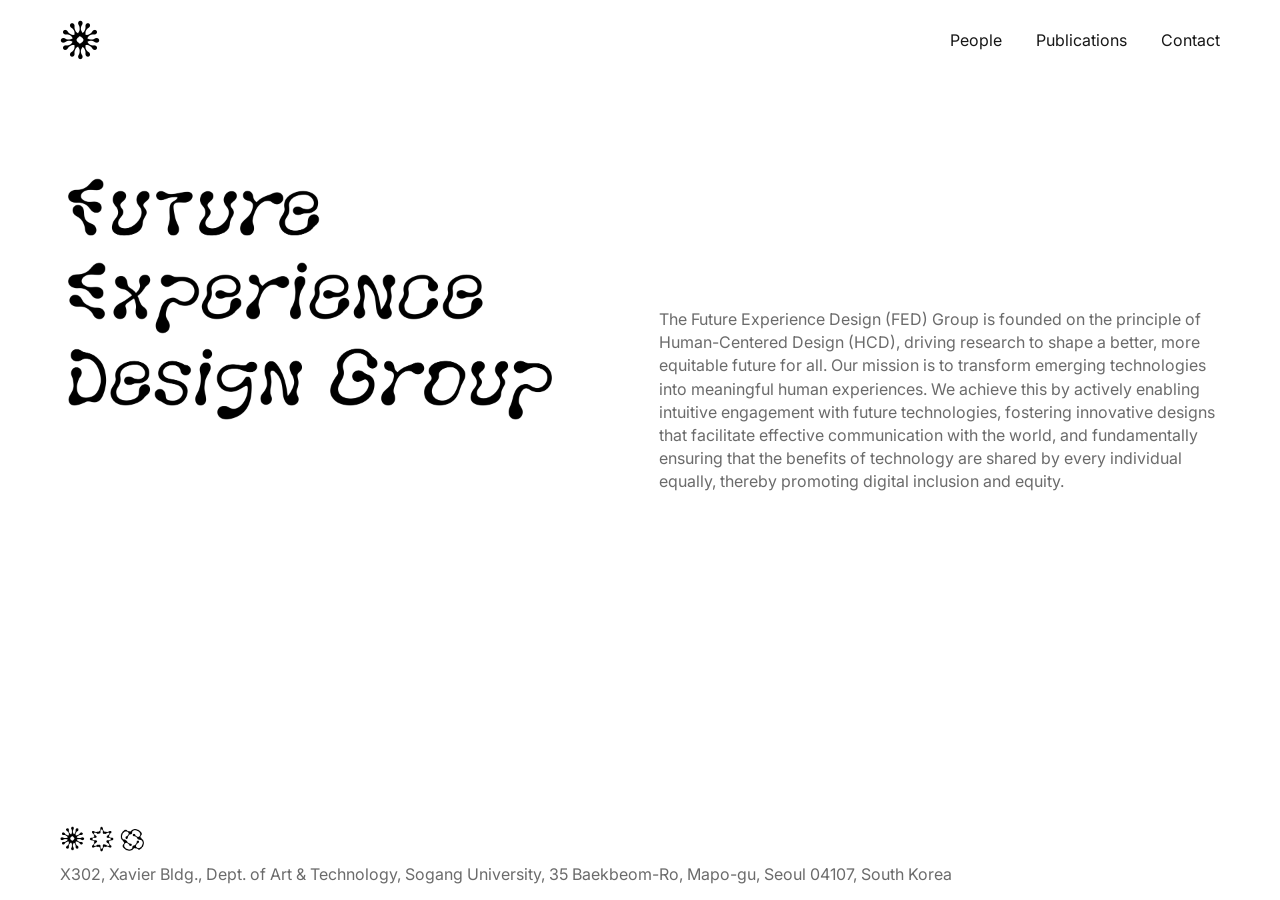
==== commit 882b35cc: "Revert homepage redesign" ====
--- a/index.html
+++ b/index.html
@@ -27,24 +27,23 @@
         </a>
         <nav class="nav">
           <a href="./people.html">People</a>
-          <a href="./publications.html">Publication</a>
+          <a href="./publications.html">Publications</a>
           <a href="./contact.html">Contact</a>
         </nav>
       </header>
 
       <main class="home-main">
-        <section class="hero home-grid">
-          <div class="home-wordmark-block">
+        <section class="hero">
+          <div class="hero-left">
             <img
               class="hero-wordmark"
               src="./assets/fed_wordmark.png"
               alt="Future Experience Design Group"
             />
           </div>
-          <div class="home-divider" aria-hidden="true"></div>
-          <div class="hero-right home-copy-block">
+          <div class="hero-right">
             <p>
-              The Future Experience Design Lab (FED Lab) is founded on the
+              The Future Experience Design (FED) Group is founded on the
               principle of Human-Centered Design (HCD), driving research to
               shape a better, more equitable future for all. Our mission is to
               transform emerging technologies into meaningful human experiences.
@@ -56,73 +55,9 @@
             </p>
           </div>
         </section>
-
-        <section class="home-grid home-question-section">
-          <div class="home-question-block">
-            <h2 class="home-question">
-              How can humans and technology collaborate each other in an
-              intended way?
-            </h2>
-            <div class="venn-graphic" aria-hidden="true">
-              <div class="venn-circle venn-left">
-                <span class="venn-top">*</span>
-                <span class="venn-main">🤖</span>
-              </div>
-              <div class="venn-circle venn-center">
-                <img src="./assets/logo1.png" alt="" />
-              </div>
-              <div class="venn-circle venn-right">
-                <span class="venn-top">⌘</span>
-                <span class="venn-main">🙂</span>
-              </div>
-            </div>
-          </div>
-          <div class="home-divider" aria-hidden="true"></div>
-          <div class="home-answer-block">
-            <h2 class="home-answer-title">
-              To answer the question, we explore
-            </h2>
-            <div class="home-answer-list">
-              <article class="home-answer-item">
-                <h3>
-                  <img src="./assets/fed_symbols.png" alt="" />
-                  How systems operate, respond, and shape interaction
-                </h3>
-                <p>
-                  We investigate the internal logic and behavioral patterns of
-                  technological systems, including how they respond, guide
-                  interaction, and influence human experience. This helps us
-                  approach technology not only as a tool, but also as an active
-                  agent in interaction.
-                </p>
-              </article>
-              <article class="home-answer-item">
-                <h3>
-                  <img src="./assets/fed_symbols.png" alt="" />
-                  How people think, interpret, and experience technology
-                </h3>
-                <p>
-                  We study the cognitive and reflective processes through which
-                  people perceive, interpret, and engage with technology. Our
-                  work explores how users form expectations, assign meaning, and
-                  negotiate their relationships with emerging technological
-                  systems.
-                </p>
-              </article>
-              <article class="home-answer-item">
-                <h3>
-                  <img src="./assets/fed_symbols.png" alt="" />
-                  Our goal is to envision futures in which technological systems
-                  support more meaningful, responsible, and human-centered
-                  experiences.
-                </h3>
-              </article>
-            </div>
-          </div>
-        </section>
       </main>
 
-      <footer class="site-footer home-footer">
+      <footer class="site-footer">
         <img
           class="footer-icons"
           src="./assets/logo2.png"
--- a/styles.css
+++ b/styles.css
@@ -89,7 +89,7 @@
 .home-main {
   min-height: 600px;
   flex: 1;
-  padding-bottom: 56px;
+  padding-bottom: 78px;
 }
 
 .contact-main {
@@ -125,172 +125,6 @@
   font-size: 16px;
   color: var(--muted);
   line-height: 1.45;
-}
-
-.home-grid {
-  display: grid;
-  grid-template-columns: minmax(280px, 360px) 54px minmax(0, 1fr);
-  gap: 34px;
-  align-items: start;
-}
-
-.home-wordmark-block {
-  min-height: 220px;
-  display: flex;
-  align-items: center;
-}
-
-.home-copy-block p {
-  margin-top: 0;
-  max-width: 540px;
-  text-align: justify;
-}
-
-.home-divider {
-  position: relative;
-  width: 54px;
-  height: 18px;
-  margin-top: 20px;
-}
-
-.home-divider::before {
-  content: "";
-  position: absolute;
-  top: 8px;
-  left: 0;
-  right: 0;
-  height: 1.5px;
-  background: var(--ink);
-}
-
-.home-divider::after {
-  content: "";
-  position: absolute;
-  inset: 0;
-  background:
-    radial-gradient(circle at 4px 9px, var(--ink) 0 3px, transparent 3.2px),
-    radial-gradient(circle at calc(100% - 4px) 9px, var(--ink) 0 3px, transparent 3.2px);
-}
-
-.home-question-section {
-  margin-top: 62px;
-}
-
-.home-question {
-  margin: 0 0 32px;
-  max-width: 330px;
-  font-size: 16px;
-  line-height: 1.45;
-  font-weight: 500;
-}
-
-.venn-graphic {
-  position: relative;
-  width: 250px;
-  height: 166px;
-}
-
-.venn-circle {
-  position: absolute;
-  top: 0;
-  width: 146px;
-  height: 146px;
-  border: 2px solid var(--ink);
-  border-radius: 50%;
-  display: flex;
-  flex-direction: column;
-  align-items: center;
-  justify-content: center;
-  background: #fff;
-}
-
-.venn-left {
-  left: 0;
-}
-
-.venn-right {
-  right: 0;
-}
-
-.venn-center {
-  top: 46px;
-  left: 50%;
-  width: 24px;
-  height: 24px;
-  border: 0;
-  transform: translateX(-50%);
-  background: transparent;
-}
-
-.venn-center img {
-  width: 18px;
-  height: 18px;
-  object-fit: contain;
-}
-
-.venn-top {
-  margin-bottom: 10px;
-  font-size: 20px;
-  line-height: 1;
-}
-
-.venn-main {
-  font-size: 46px;
-  line-height: 1;
-}
-
-.home-answer-title {
-  margin: 0 0 24px;
-  font-size: 16px;
-  line-height: 1.45;
-  font-weight: 500;
-}
-
-.home-answer-list {
-  display: flex;
-  flex-direction: column;
-  gap: 18px;
-  max-width: 600px;
-}
-
-.home-answer-item h3 {
-  margin: 0 0 4px;
-  font-size: 16px;
-  line-height: 1.45;
-  font-weight: 500;
-  display: flex;
-  align-items: flex-start;
-  gap: 10px;
-}
-
-.home-answer-item h3 img {
-  width: 14px;
-  height: 14px;
-  margin-top: 4px;
-  object-fit: contain;
-}
-
-.home-answer-item p {
-  margin: 0 0 0 24px;
-  font-size: 16px;
-  line-height: 1.45;
-  color: var(--muted);
-}
-
-.home-footer {
-  border-top: 1px solid #ececec;
-  padding-top: 22px;
-  flex-direction: row;
-  align-items: center;
-  gap: 30px;
-}
-
-.home-footer .footer-icons {
-  width: 96px;
-}
-
-.home-footer .footer-text {
-  max-width: 560px;
 }
 
 .site-footer {
@@ -427,56 +261,6 @@
   font-weight: 700;
 }
 
-@media (max-width: 900px) {
-  .home-main {
-    padding-bottom: 40px;
-  }
-
-  .hero {
-    padding-top: 72px;
-    gap: 24px;
-  }
-
-  .home-grid {
-    grid-template-columns: 1fr;
-    gap: 18px;
-  }
-
-  .home-wordmark-block {
-    min-height: 0;
-  }
-
-  .home-divider {
-    display: none;
-  }
-
-  .home-question-section {
-    margin-top: 44px;
-  }
-
-  .home-copy-block p,
-  .home-answer-list,
-  .home-question {
-    max-width: none;
-  }
-
-  .venn-graphic {
-    width: 232px;
-    height: 154px;
-  }
-
-  .venn-circle {
-    width: 136px;
-    height: 136px;
-  }
-
-  .home-footer {
-    flex-direction: column;
-    align-items: flex-start;
-    gap: 12px;
-  }
-}
-
 @media (max-width: 680px) {
   .page-shell {
     padding: 18px 16px 14px;
@@ -499,14 +283,6 @@
 
   .hero-wordmark {
     width: min(100%, 300px);
-  }
-
-  .home-question-section {
-    margin-top: 36px;
-  }
-
-  .home-footer .footer-icons {
-    width: 84px;
   }
 
   .footer-text {
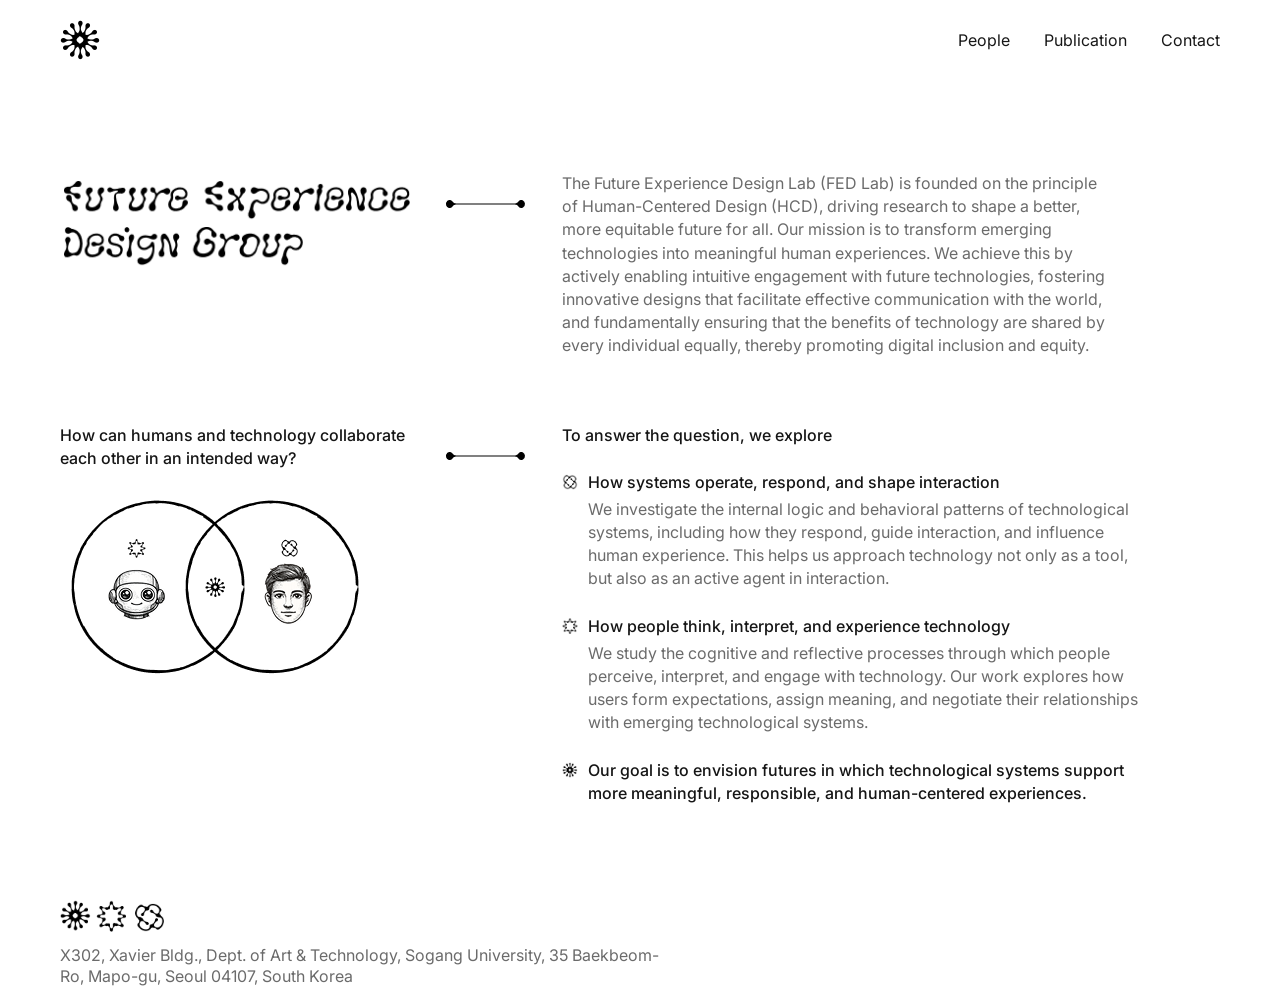
==== commit e6d5edda: "Redesign homepage with new visual assets" ====
--- a/index.html
+++ b/index.html
@@ -27,23 +27,26 @@
         </a>
         <nav class="nav">
           <a href="./people.html">People</a>
-          <a href="./publications.html">Publications</a>
+          <a href="./publications.html">Publication</a>
           <a href="./contact.html">Contact</a>
         </nav>
       </header>
 
       <main class="home-main">
-        <section class="hero">
-          <div class="hero-left">
+        <section class="home-hero">
+          <div class="home-hero-wordmark">
             <img
-              class="hero-wordmark"
-              src="./assets/fed_wordmark.png"
+              class="home-wordmark-image"
+              src="./assets/Future experience design group.png"
               alt="Future Experience Design Group"
             />
           </div>
-          <div class="hero-right">
+          <div class="home-hero-line" aria-hidden="true">
+            <img src="./assets/Line.png" alt="" />
+          </div>
+          <div class="home-hero-copy">
             <p>
-              The Future Experience Design (FED) Group is founded on the
+              The Future Experience Design Lab (FED Lab) is founded on the
               principle of Human-Centered Design (HCD), driving research to
               shape a better, more equitable future for all. Our mission is to
               transform emerging technologies into meaningful human experiences.
@@ -55,9 +58,66 @@
             </p>
           </div>
         </section>
+
+        <section class="home-explore">
+          <div class="home-explore-question">
+            <h2>
+              How can humans and technology collaborate each other in an
+              intended way?
+            </h2>
+            <img
+              class="home-diagram-image"
+              src="./assets/Diagram.png"
+              alt="Diagram showing humans and technology collaboration"
+            />
+          </div>
+          <div class="home-explore-line" aria-hidden="true">
+            <img src="./assets/Line.png" alt="" />
+          </div>
+          <div class="home-explore-copy">
+            <h2>To answer the question, we explore</h2>
+
+            <article class="home-explore-item">
+              <h3>
+                <img src="./assets/logo 01.png" alt="" />
+                How systems operate, respond, and shape interaction
+              </h3>
+              <p>
+                We investigate the internal logic and behavioral patterns of
+                technological systems, including how they respond, guide
+                interaction, and influence human experience. This helps us
+                approach technology not only as a tool, but also as an active
+                agent in interaction.
+              </p>
+            </article>
+
+            <article class="home-explore-item">
+              <h3>
+                <img src="./assets/logo 03.png" alt="" />
+                How people think, interpret, and experience technology
+              </h3>
+              <p>
+                We study the cognitive and reflective processes through which
+                people perceive, interpret, and engage with technology. Our
+                work explores how users form expectations, assign meaning, and
+                negotiate their relationships with emerging technological
+                systems.
+              </p>
+            </article>
+
+            <article class="home-explore-item home-explore-item-goal">
+              <h3>
+                <img src="./assets/logo 0.png" alt="" />
+                Our goal is to envision futures in which technological systems
+                support more meaningful, responsible, and human-centered
+                experiences.
+              </h3>
+            </article>
+          </div>
+        </section>
       </main>
 
-      <footer class="site-footer">
+      <footer class="site-footer site-footer-home">
         <img
           class="footer-icons"
           src="./assets/logo2.png"
--- a/styles.css
+++ b/styles.css
@@ -127,6 +127,126 @@
   line-height: 1.45;
 }
 
+.home-hero,
+.home-explore {
+  display: grid;
+  grid-template-columns: minmax(280px, 350px) 80px minmax(0, 1fr);
+  align-items: start;
+  column-gap: 36px;
+}
+
+.home-hero {
+  padding-top: 112px;
+}
+
+.home-hero-wordmark {
+  padding-top: 6px;
+}
+
+.home-wordmark-image {
+  width: min(100%, 356px);
+  height: auto;
+  display: block;
+}
+
+.home-hero-line,
+.home-explore-line {
+  padding-top: 28px;
+}
+
+.home-hero-line img,
+.home-explore-line img {
+  width: 79px;
+  height: auto;
+  display: block;
+}
+
+.home-hero-copy p {
+  margin: 0;
+  max-width: 548px;
+  color: var(--muted);
+  font-size: 16px;
+  line-height: 1.45;
+  text-align: left;
+}
+
+.home-explore {
+  margin-top: 66px;
+}
+
+.home-explore-question h2,
+.home-explore-copy h2 {
+  margin: 0;
+  font-size: 16px;
+  line-height: 1.45;
+  font-weight: 500;
+  color: var(--ink);
+}
+
+.home-explore-question h2 {
+  max-width: 364px;
+}
+
+.home-diagram-image {
+  display: block;
+  width: min(100%, 315px);
+  height: auto;
+  margin-top: 28px;
+}
+
+.home-explore-copy {
+  max-width: 590px;
+}
+
+.home-explore-item {
+  margin-top: 24px;
+}
+
+.home-explore-item h3 {
+  margin: 0;
+  display: flex;
+  align-items: flex-start;
+  gap: 10px;
+  font-size: 16px;
+  line-height: 1.45;
+  font-weight: 500;
+}
+
+.home-explore-item h3 img {
+  width: 16px;
+  height: 16px;
+  margin-top: 3px;
+  object-fit: contain;
+  flex: 0 0 auto;
+}
+
+.home-explore-item p {
+  margin: 4px 0 0 26px;
+  color: var(--muted);
+  font-size: 16px;
+  line-height: 1.45;
+}
+
+.home-explore-item-goal h3 {
+  font-weight: 500;
+}
+
+.site-footer-home {
+  border-top: 1px solid #ececec;
+  padding-top: 22px;
+  flex-direction: row;
+  align-items: center;
+  gap: 28px;
+}
+
+.site-footer-home .footer-icons {
+  width: 104px;
+}
+
+.site-footer-home .footer-text {
+  max-width: 610px;
+}
+
 .site-footer {
   margin-top: auto;
   padding-top: 17px;
@@ -419,19 +539,44 @@
     padding-bottom: 62px;
   }
 
+  .home-hero,
+  .home-explore {
+    grid-template-columns: 1fr;
+    row-gap: 18px;
+  }
+
+  .home-hero {
+    padding-top: 72px;
+  }
+
+  .home-hero-line,
+  .home-explore-line {
+    display: none;
+  }
+
+  .home-explore {
+    margin-top: 48px;
+  }
+
+  .home-hero-copy p,
+  .home-explore-copy,
+  .home-explore-question h2 {
+    max-width: none;
+  }
+
+  .home-diagram-image {
+    width: min(100%, 280px);
+    margin-top: 22px;
+  }
+
+  .site-footer-home {
+    flex-direction: column;
+    align-items: flex-start;
+    gap: 12px;
+  }
+
   .contact-main {
     padding-bottom: 26px;
-  }
-
-  .hero {
-    padding-top: 46px;
-    grid-template-columns: 1fr;
-    gap: 16px;
-  }
-
-  .hero-right p {
-    margin-top: 0;
-    font-size: 16px;
   }
 
   .site-footer {
@@ -505,6 +650,35 @@
     font-size: 14px;
   }
 
+  .home-hero {
+    padding-top: 48px;
+  }
+
+  .home-wordmark-image {
+    width: min(100%, 290px);
+  }
+
+  .home-explore {
+    margin-top: 38px;
+  }
+
+  .home-diagram-image {
+    width: min(100%, 250px);
+  }
+
+  .home-explore-question h2,
+  .home-explore-copy h2,
+  .home-explore-item h3,
+  .home-explore-item p,
+  .home-hero-copy p {
+    font-size: 15px;
+    line-height: 1.42;
+  }
+
+  .site-footer-home .footer-icons {
+    width: 92px;
+  }
+
   .section.tab-gap {
     padding-top: 92px;
   }
